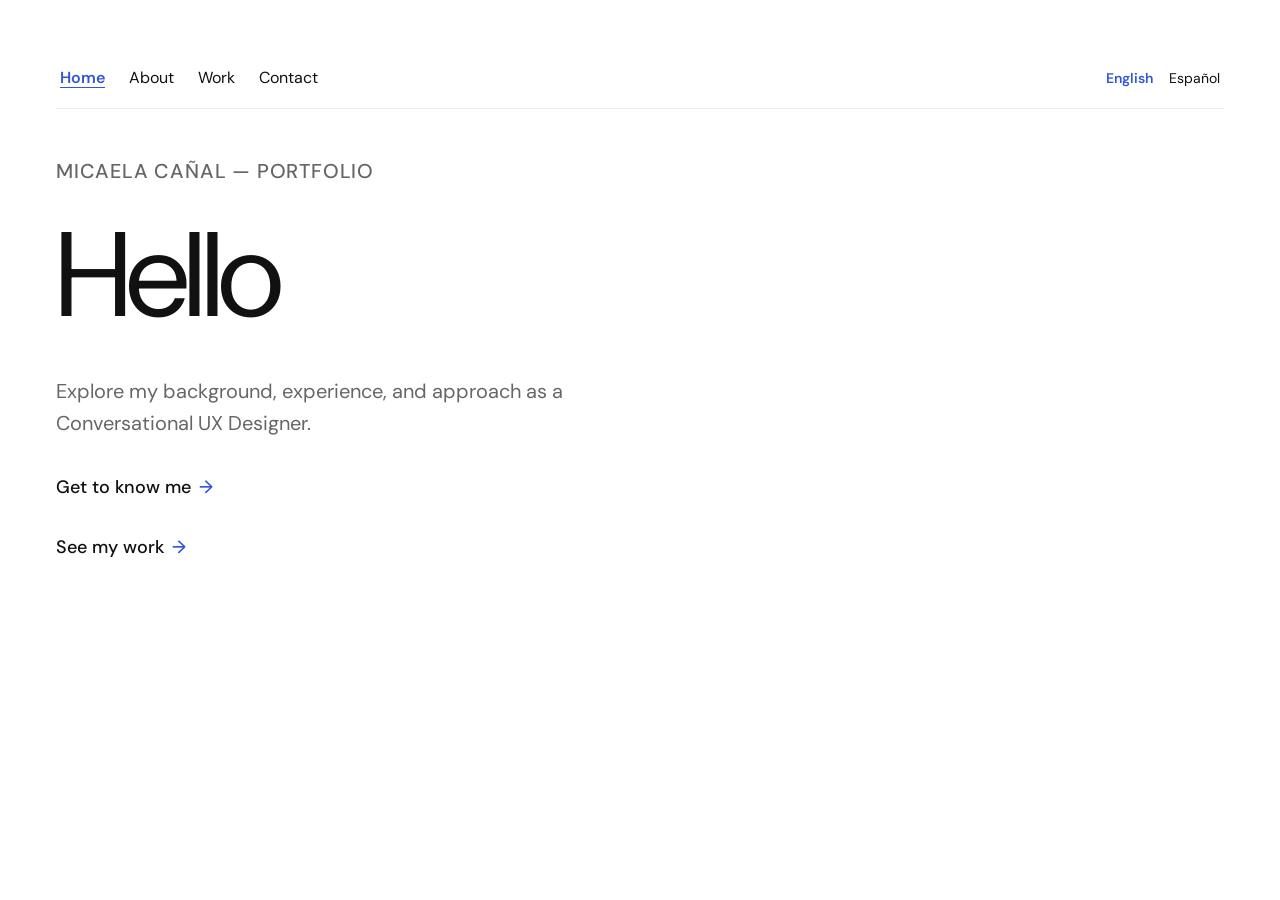
==== index.html @ d892701f "sitio completo del portfolio" ====
<!DOCTYPE html>
<html lang="en">

<head>

  <meta charset="UTF-8">
  <meta name="viewport" content="width=device-width, initial-scale=1.0">

  <title>Micaela Cañal — Conversational UX Designer</title>

  <meta
    name="description"
    content="Portfolio of Micaela Cañal, Conversational UX Designer: conversational experiences and AI- and agent-based systems, from Kombi at Volkswagen Argentina to Ele, a linguistics chatbot.">

  <meta name="author" content="Micaela Cañal">


  <!-- OPEN GRAPH (la tarjeta que se ve al compartir el link en LinkedIn, WhatsApp, etc.) -->

  <meta property="og:type" content="website">
  <meta property="og:title" content="Micaela Cañal — Conversational UX Designer">
  <meta
    property="og:description"
    content="Conversational experiences and AI- and agent-based systems, from Kombi at Volkswagen Argentina to Ele, a linguistics chatbot.">
  <meta property="og:locale" content="en_US">
  <meta property="og:locale:alternate" content="es_AR">

 <meta property="og:url" content="https://micaeladesign.github.io/micaeladesign.github.io/">
 <meta property="og:image" content="https://micaeladesign.github.io/micaeladesign.github.io/assets/og-image.png">
 <meta property="og:image:width" content="1200">
 <meta property="og:image:height" content="630">


  <!-- FAVICON: un monograma "MC" provisorio con el azul del sitio. Para usar el tuyo: assets/favicon.png -->

  <link
    rel="icon"
    type="image/svg+xml"
    href="data:image/svg+xml,%3Csvg xmlns='http://www.w3.org/2000/svg' viewBox='0 0 64 64'%3E%3Crect width='64' height='64' rx='14' fill='%233157D5'/%3E%3Ctext x='32' y='42' font-family='Arial, sans-serif' font-size='28' font-weight='700' text-anchor='middle' fill='white'%3EMC%3C/text%3E%3C/svg%3E">


  <!-- TIPOGRAFÍA: DM Sans (se carga desde style.css; esto solo la hace llegar más rápido) -->

  <link rel="preconnect" href="https://fonts.googleapis.com">
  <link rel="preconnect" href="https://fonts.gstatic.com" crossorigin>

  <link rel="stylesheet" href="style.css">

</head>


<body>


  <!-- HEADER -->

  <header>

    <!-- MAIN NAVIGATION -->

    <nav class="main-nav" aria-label="Main">

      <a
        href="#home"
        data-section="home"
        id="nav-home">
        Home
      </a>

      <a
        href="#about"
        data-section="about"
        id="nav-about">
        About
      </a>

      <a
        href="#work"
        data-section="work"
        id="nav-work">
        Work
      </a>

      <a
        href="#contact"
        data-section="contact"
        id="nav-contact">
        Contact
      </a>

    </nav>


    <!-- LANGUAGE SWITCHER -->

    <div class="language-switcher" role="group" aria-label="Language">

      <button
        id="lang-en"
        class="active"
        type="button"
        lang="en"
        aria-pressed="true">
        English
      </button>

      <button
        id="lang-es"
        type="button"
        lang="es"
        aria-pressed="false">
        Español
      </button>

    </div>

  </header>


  <!-- MAIN CONTENT -->

  <main>


    <!-- HOME -->

    <section
      id="home"
      class="page-section active">

      <p
        class="eyebrow"
        id="portfolio-label">
        MICAELA CAÑAL — PORTFOLIO
      </p>


      <h1 id="home-title">
        Hello
      </h1>


      <p id="home-text">
        Explore my background, experience, and approach as a Conversational UX Designer.
      </p>


      <div class="conversation-options home-options">

        <a
          href="#about"
          class="conversation-choice"
          id="home-about-choice">
          Get to know me
        </a>

        <a
          href="#work"
          class="conversation-choice"
          id="home-work-choice">
          See my work
        </a>

      </div>

    </section>



    <!-- ABOUT -->

    <section
      id="about"
      class="page-section">

      <h1 id="about-title">
        Conversational UX Designer
      </h1>


      <!-- Este texto se cambia de idioma desde script.js (content.en.aboutHtml / content.es.aboutHtml) -->

      <div id="about-text">

        <p class="about-tagline">From words<br>to conversations</p>

        <p><strong>I’m Micaela Cañal.</strong></p>

        <p>I wrote my first story when I was six, and I’ve never stopped.</p>

        <p>I studied <strong>Linguistics</strong> at the University of Buenos Aires and earned a master’s in <strong>Narrative Journalism</strong> at the University of San Martín.</p>

        <p>I bring a research methodology and a curious spirit into the world of design.</p>

        <p>I design <strong>conversational experiences and AI- and agent-based systems.</strong> I want to understand what people need, what the business needs, and what technology can actually do, so we land on a solution that makes sense.</p>

      </div>
      <a
        id="resume-link"
        href="assets/cv-micaela-canal-en.pdf"
        target="_blank"
        rel="noopener noreferrer">
        View my CV
      </a>

      <div class="conversation-options">

        <a
          href="#work"
          class="conversation-choice"
          id="about-work-choice">
          See my work
        </a>

      </div>

    </section>



    <!-- WORK -->

    <section
      id="work"
      class="page-section">

      <h1 id="work-title">
        See my work
      </h1>


      <p
        class="work-intro"
        id="work-intro">
        Choose one to discover what I've been up to.
      </p>


      <div class="conversation-options">

        <a
          href="#kombi"
          class="conversation-choice">
          Kombi
        </a>

        <a
          href="#ele"
          class="conversation-choice">
          Ele
        </a>

      </div>

    </section>



    <!-- KOMBI
         El contenido de este caso (en español e inglés) se arma desde script.js:
         content.en.kombi y content.es.kombi. Para editar textos, hacelo ahí. -->

    <section
      id="kombi"
      class="page-section">
    </section>



    <!-- ELE
         El contenido de este caso (en español e inglés) se arma desde script.js:
         content.en.ele y content.es.ele. El chat vive en ele-chatbot.js. -->

    <section
      id="ele"
      class="page-section">
    </section>



    <!-- CONTACT -->

    <section
      id="contact"
      class="page-section">

      <h1 id="contact-title">
        Let’s talk
      </h1>


      <p id="contact-text">
        I’d love to hear from you.
      </p>

     <div id="contact-links">

     <a
      id="contact-email"
      href="mailto:micaelacanal7@gmail.com">
      micaelacanal7@gmail.com
     </a>

     <a
      id="contact-linkedin"
      href="https://www.linkedin.com/in/micaelaca%C3%B1al/"
      target="_blank"
      rel="noopener noreferrer">
      LinkedIn
     </a>

</div>
    </section>


  </main>


  <script src="script.js"></script>
  <script src="ele-chatbot.js"></script>

</body>

</html>
---- style.css ----
@import url('https://fonts.googleapis.com/css2?family=DM+Sans:ital,opsz,wght@0,9..40,400..600;1,9..40,400..600&display=swap');


:root {
  --color-background: #FFFFFF;
  --color-on-background: #111111;

  --color-on-surface-variant: #666666;

  --color-outline: #D0D0D0;

  --color-primary: #3157D5;
  --color-on-primary: #FFFFFF;

  --color-primary-container: #E9EEFF;
  --color-on-primary-container: #15285F;

  /* Los tres tonos que ya usaba el chat, ahora con nombre de token */
  --color-surface-container: #F7F7F8;
  --color-outline-variant: #EAEAEE;
  --color-secondary-container: #DCEEFB;
}


* {
  box-sizing: border-box;
}


html {
  scroll-behavior: smooth;
}


body {
  margin: 0;
  padding: 24px;

  font-family: "DM Sans", sans-serif;

  background: var(--color-background);
  color: var(--color-on-background);

  line-height: 1.5;
}


/* Mejor corte de líneas: títulos equilibrados, sin palabras sueltas al final */

h1,
h2,
h3 {
  text-wrap: balance;
  overflow-wrap: break-word;
}

p {
  text-wrap: pretty;
}

strong {
  font-weight: 600;
}


/* --------------------------------
   HEADER
-------------------------------- */

header {
  width: 100%;
  max-width: 1400px;

  margin: 0 auto 24px;
  padding-bottom: 8px;

  display: flex;
  flex-direction: row;
  flex-wrap: wrap;
  align-items: center;
  justify-content: space-between;

  gap: 0 24px;

  border-bottom: 1px solid var(--color-outline-variant);
}


/* --------------------------------
   LANGUAGE SWITCHER
-------------------------------- */

.language-switcher {
  display: flex;
  gap: 8px;

  margin: 0 0 0 auto;
}


.language-switcher button {
  min-height: 44px;

  padding: 10px 4px;

  border: 0;
  background: transparent;

  color: var(--color-on-background);

  font-family: inherit;
  font-size: 14px;
  line-height: 20px;

  cursor: pointer;

  transition:
    color 150ms ease,
    text-decoration-color 150ms ease;
}


.language-switcher button:hover {
  color: var(--color-primary);

  text-decoration: underline;
  text-underline-offset: 4px;
}


.language-switcher button:focus-visible {
  outline: 2px solid var(--color-primary);
  outline-offset: 4px;
}


.language-switcher button.active {
  color: var(--color-primary);
  font-weight: 600;
}


/* --------------------------------
   MAIN NAVIGATION
-------------------------------- */

.main-nav {
  display: flex;
  flex-wrap: wrap;

  gap: 8px 16px;

  margin: 0;
}


.main-nav a {
  display: inline-flex;
  align-items: center;

  min-height: 44px;

  padding: 10px 4px;

  color: var(--color-on-background);

  text-decoration: none;

  font-size: 14px;
  line-height: 20px;

  transition:
    color 150ms ease,
    text-decoration-color 150ms ease;
}


.main-nav a:hover {
  color: var(--color-primary);

  text-decoration: underline;
  text-underline-offset: 4px;
}


.main-nav a:focus-visible {
  outline: 2px solid var(--color-primary);
  outline-offset: 4px;
}


.main-nav a.active {
  color: var(--color-primary);

  font-weight: 600;

  text-decoration: underline;
  text-underline-offset: 4px;
}


/* --------------------------------
   MAIN
-------------------------------- */

main {
  width: 100%;
  max-width: 1400px;

  margin: 0 auto;
}


/* --------------------------------
   PAGE SECTIONS
-------------------------------- */

.page-section {
  display: none;

  min-height: 70vh;

  padding: 48px 0 80px;
}


.page-section.active {
  display: block;
}


/* --------------------------------
   HOME
-------------------------------- */

#home {
  padding-top: 24px;
}


#portfolio-label {
  margin: 0 0 32px 0;

  color: var(--color-on-surface-variant);

  font-size: 18px;
  line-height: 24px;

  font-weight: 500;

  letter-spacing: 0.04em;
}


#home-title {
  max-width: 900px;

  margin: 0;

  color: var(--color-on-background);

  font-size: clamp(72px, 10vw, 120px);
  line-height: 0.98;

  font-weight: 400;

  letter-spacing: -0.04em;
}


#home-text {
  max-width: 560px;

  margin: 40px 0 0 0;

  color: var(--color-on-surface-variant);

  font-size: 20px;
  line-height: 32px;
}


/* --------------------------------
   CONVERSATIONAL OPTIONS
-------------------------------- */

.conversation-options {
  display: flex;
  flex-direction: column;
  align-items: flex-start;

  gap: 12px;

  margin-top: 24px;
}


.conversation-choice {
  display: inline-flex;
  align-items: center;

  gap: 8px;

  min-height: 44px;

  padding: 10px 0;

  color: var(--color-on-background);

  font-family: inherit;

  font-size: 18px;
  line-height: 28px;

  font-weight: 500;

  text-decoration: none;

  transition:
    color 150ms ease,
    gap 150ms ease;
}


.conversation-choice::after {
  content: "→";

  color: var(--color-primary);

  transition:
    transform 150ms ease;
}


.conversation-choice:hover {
  color: var(--color-primary);
}


.conversation-choice:hover::after {
  transform: translateX(4px);
}


.conversation-choice:focus-visible {
  outline: 2px solid var(--color-primary);
  outline-offset: 6px;
}


/* --------------------------------
   PILL BUTTONS
   Un solo estilo para: CV, podcast, video y opciones del chat
-------------------------------- */

.ele-link-pill,
#resume-link,
.ele-chat-option {
  display: inline-flex;
  align-items: center;
  justify-content: center;

  gap: 10px;

  min-height: 44px;

  margin: 0;
  padding: 10px 18px;

  border: 1px solid var(--color-outline);
  border-radius: 999px;

  background: var(--color-background);
  color: var(--color-on-background);

  font-family: inherit;
  font-size: 16px;
  line-height: 24px;
  font-weight: 500;

  text-align: center;
  text-decoration: none;

  cursor: pointer;

  transition:
    background-color 150ms ease,
    border-color 150ms ease,
    color 150ms ease;
}


/* El hover solo en dispositivos con mouse (en el celular queda "pegado") */
@media (hover: hover) {

  .ele-link-pill:hover,
  #resume-link:hover,
  .ele-chat-option:hover {
    background: var(--color-primary-container);
    border-color: var(--color-primary);
    color: var(--color-on-primary-container);
  }

}


.ele-link-pill:focus-visible,
#resume-link:focus-visible,
.ele-chat-option:focus-visible {
  outline: 2px solid var(--color-primary);
  outline-offset: 3px;
}


/* --------------------------------
   ABOUT
-------------------------------- */

#about-title {
  max-width: 1000px;

  margin: 0 0 28px 0;

  color: var(--color-on-background);

  font-size: clamp(2.5rem, 1.2rem + 5.6vw, 5rem);
  line-height: 1;

  font-weight: 400;

  letter-spacing: -0.04em;
}


#about-text {
  max-width: 650px;

  margin: 0;

  color: var(--color-on-background);

  font-size: 18px;
  line-height: 28px;
}


#about-text strong {
  font-weight: 600;
}


.about-tagline {
  color: var(--color-on-surface-variant);
}


/* --------------------------------
   WORK
-------------------------------- */

#work-title {
  max-width: 1000px;

  margin: 0 0 24px 0;

  color: var(--color-on-background);

  font-size: clamp(2.5rem, 1.2rem + 5.6vw, 5rem);
  line-height: 1;

  font-weight: 400;

  letter-spacing: -0.04em;
}


.work-intro {
  max-width: 650px;

  margin: 0 0 24px 0;

  color: var(--color-on-surface-variant);

  font-size: 18px;
  line-height: 28px;
}


/* --------------------------------
   CASE STUDIES (Kombi y Ele)
-------------------------------- */

#kombi h2,
#ele h2 {
  max-width: 1000px;

  margin: 0 0 16px 0;

  font-size: clamp(36px, 5vw, 56px);
  line-height: 1.05;

  font-weight: 400;

  letter-spacing: -0.03em;
}


/* Mismo tamaño y ritmo de lectura que About (18/28) */
#kombi p,
#ele p {
  max-width: 650px;

  margin: 0 0 20px 0;

  font-size: 18px;
  line-height: 28px;
}


#kombi h3,
#ele h3 {
  margin: 48px 0 16px 0;

  font-size: 24px;
  line-height: 32px;

  font-weight: 500;
}


#kombi h4 {
  margin: 32px 0 12px 0;

  font-size: 18px;
  line-height: 28px;

  font-weight: 600;
}


/* Cierre de cada caso: una línea fina separa el contenido del próximo paso */
#kombi .conversation-options,
#ele .conversation-options {
  margin-top: 56px;
  padding-top: 24px;

  border-top: 1px solid var(--color-outline-variant);
}


/* --------------------------------
   KOMBI IMAGES
-------------------------------- */

.kombi-heading {
  display: flex;
  align-items: center;
  justify-content: flex-start;
  gap: 32px;

  max-width: 1100px;
  margin-bottom: 16px;
}

#kombi .kombi-heading h2 {
  margin-bottom: 0;

  /* Deja que el título se achique y no empuje al logo fuera de la pantalla */
  min-width: 0;
}

.kombi-logo {
  display: block;
  width: 130px;
  height: auto;
  flex-shrink: 0;
  object-fit: contain;
}

.kombi-stage-layout {
  display: grid;
  grid-template-columns: minmax(0, 1fr) minmax(320px, 440px);
  gap: 40px;
  align-items: start;

  max-width: 1200px;
}

.kombi-stage-text {
  min-width: 0;
}

.kombi-stage-text p {
  max-width: 650px;
}

.kombi-stage-image {
  display: block;
  width: 100%;
  max-width: 440px;
  height: auto;

  margin: 0;
  justify-self: end;
}


/* --------------------------------
   CONTACT
-------------------------------- */

#contact-title {
  max-width: 900px;

  margin: 0 0 24px 0;

  color: var(--color-on-background);

  font-size: clamp(2.5rem, 1.2rem + 5.6vw, 5rem);
  line-height: 1;

  font-weight: 400;

  letter-spacing: -0.04em;
}


#contact-text {
  max-width: 600px;

  margin: 0;

  color: var(--color-on-surface-variant);

  font-size: 18px;
  line-height: 28px;
}

#contact-links {
  display: flex;
  flex-direction: column;
  align-items: flex-start;

  gap: 12px;

  margin-top: 24px;
}

#contact-links a {
  color: var(--color-primary);
}


/* --------------------------------
   RESPONSIVE
-------------------------------- */

@media (min-width: 600px) {

  body {
    padding: 40px;
  }


  header,
  main {
    max-width: 1200px;
  }


  .main-nav {
    gap: 16px;
  }


  .main-nav a {
    font-size: 16px;
    line-height: 24px;
  }


  #portfolio-label {
    font-size: 20px;
    line-height: 28px;
  }


  #home-text {
    font-size: 20px;
    line-height: 32px;
  }


  .page-section {
    padding-top: 40px;
    padding-bottom: 96px;
  }


  #about-text,
  #work-text,
  .work-intro,
  #contact-text {
    font-size: 18px;
    line-height: 28px;
  }

}


/* --------------------------------
   LARGE SCREENS
-------------------------------- */

@media (min-width: 840px) {

  body {
    padding: 48px;
  }


  header,
  main {
    max-width: 1200px;
  }


  #home {
    padding-top: 24px;
  }


  #portfolio-label {
    margin-bottom: 32px;
  }


  #home-title {
    font-size: clamp(80px, 9vw, 120px);
  }


  #home-text {
    margin-top: 40px;
  }


  .page-section {
    min-height: 60vh;

    padding-top: 48px;
    padding-bottom: 120px;
  }

}


/* --------------------------------
   EXTRA LARGE SCREENS
-------------------------------- */

@media (min-width: 1200px) {

  body {
    padding: 56px;
  }


  header,
  main {
    max-width: 1400px;
  }


  #home-title {
    font-size: 120px;
  }

}


/* --------------------------------
   REDUCED PHOTOS
-------------------------------- */

@media (max-width: 599px) {
  .kombi-heading {
    gap: 16px;
  }

  .kombi-logo {
    width: 84px;
  }

  .kombi-stage-image {
    max-width: 100%;
  }

  .kombi-stage-layout {
    grid-template-columns: minmax(0, 1fr);
    gap: 20px;
  }

  .kombi-stage-image {
    max-width: 280px;
    justify-self: start;
  }
}


/* --------------------------------
   REDUCED MOTION
-------------------------------- */

@media (prefers-reduced-motion: reduce) {

  html {
    scroll-behavior: auto;
  }


  *,
  *::before,
  *::after {
    transition: none !important;
  }

}


/* --------------------------------
   KOMBI IMAGE LIGHTBOX
-------------------------------- */

.kombi-stage-image {
  cursor: zoom-in;
}

.kombi-stage-image:focus-visible {
  outline: 2px solid var(--color-primary);
  outline-offset: 4px;
}

.kombi-lightbox {
  display: none;
  position: fixed;
  inset: 0;
  z-index: 1000;

  padding: 48px 24px;

  align-items: center;
  justify-content: center;

  background: rgb(0 0 0 / 85%);
}

.kombi-lightbox.is-open {
  display: flex;
}

.kombi-lightbox-image {
  display: block;

  max-width: min(90vw, 700px);
  max-height: 85vh;

  width: auto;
  height: auto;

  object-fit: contain;
}

.kombi-lightbox-close {
  position: absolute;
  top: 16px;
  right: 24px;

  width: 44px;
  height: 44px;

  border: 0;
  border-radius: 50%;

  background: transparent;
  color: #FFFFFF;

  font-family: inherit;
  font-size: 32px;
  line-height: 1;

  cursor: pointer;
}

.kombi-lightbox-close:hover {
  background: rgb(255 255 255 / 15%);
}

.kombi-lightbox-close:focus-visible {
  outline: 2px solid #FFFFFF;
  outline-offset: 3px;
}

body.lightbox-open {
  overflow: hidden;
}

@media (max-width: 599px) {
  .kombi-lightbox {
    padding: 48px 12px;
  }

  .kombi-lightbox-image {
    max-width: 96vw;
    max-height: 82vh;
  }
}


/* --------------------------------
   ELE PHOTO GALLERIES
-------------------------------- */

.ele-museum-gallery {
  display: grid;
  grid-template-columns: repeat(3, minmax(0, 1fr));
  gap: 16px;
  max-width: 1100px;
  margin: 24px 0 32px;
  align-items: start;
}

.ele-museum-gallery img {
  display: block;
  width: 100%;
  height: auto;
  border-radius: 8px;
}

.ele-festival-gallery {
  max-width: 720px;
  margin: 24px 0 32px;
}

.ele-festival-gallery img {
  display: block;
  width: 100%;
  height: auto;
  border-radius: 8px;
}

@media (max-width: 599px) {
  .ele-museum-gallery {
    grid-template-columns: 1fr;
    gap: 20px;
  }

  .ele-museum-gallery img {
    max-width: 100%;
  }
}


/* --------------------------------
   ELE HEADING AND LOGO
-------------------------------- */

.ele-heading {
  display: flex;
  align-items: center;
  justify-content: flex-start;
  gap: 24px;

  max-width: 1100px;
  margin-bottom: 16px;
}

#ele .ele-heading h2 {
  margin-bottom: 0;

  /* Deja que el título se achique y no empuje al logo fuera de la pantalla */
  min-width: 0;
}

.ele-logo {
  display: block;
  width: 84px;
  height: 84px;
  flex-shrink: 0;
  object-fit: contain;
}

@media (max-width: 599px) {
  .ele-heading {
    gap: 16px;
  }

  .ele-logo {
    width: 64px;
    height: 64px;
  }
}


/* --------------------------------
   ELE EXTERNAL LINK PILLS
   (el aspecto del botón está en PILL BUTTONS)
-------------------------------- */

.ele-external-links {
  display: flex;
  flex-wrap: wrap;
  gap: 12px;
  margin: 16px 0 32px;
}

.ele-link-icon {
  font-size: 1rem;
  line-height: 1;
}

.ele-link-arrow {
  font-size: 1rem;
  line-height: 1;
}

#resume-link::after {
  content: "\2197";
  content: "\2197" / "";

  color: var(--color-primary);
}


/* --------------------------------
   ELE CHATBOT
-------------------------------- */

/* Recuadro que contiene toda la experiencia (mensajes + opciones) */
#ele-chatbot {
  /* Colores propios del chat: se ajustan acá */
  --ele-chat-bg: var(--color-surface-container);
  --ele-chat-border: var(--color-outline-variant);
  --ele-chat-bubble-bot: var(--color-background);
  --ele-chat-bubble-user: var(--color-secondary-container);

  display: flex;
  flex-direction: column;
  gap: 16px;

  width: 100%;
  max-width: 600px;

  margin: 24px 0 32px;
  padding: 20px;

  background: var(--ele-chat-bg);
  border: 1px solid var(--ele-chat-border);
  border-radius: 20px;
  box-shadow: 0 1px 2px rgb(0 0 0 / 4%);
}


/* Zona de mensajes: tiene altura máxima y scroll propio,
   así el recuadro nunca crece más que las fotos del proyecto. */
.ele-chat-messages {
  display: flex;
  flex-direction: column;
  gap: 12px;

  max-height: min(340px, 50vh);
  overflow-y: auto;

  /* Aire entre las burbujas y la barra de scroll */
  padding-right: 8px;

  scrollbar-width: thin;
  scrollbar-color: #CFCFD6 transparent;
}


/* Cada fila = avatar + burbuja */
.ele-chat-row {
  display: flex;
  align-items: flex-start;
  gap: 8px;
}

/* Usuario: avatar a la derecha */
.ele-chat-row--user {
  flex-direction: row-reverse;
}


.ele-chat-avatar {
  display: block;
  flex-shrink: 0;

  width: 32px;
  height: 32px;

  object-fit: contain;

  /* Descomentá la línea de abajo si querés avatares redondos: */
  /* border-radius: 50%; */
}


.ele-chat-bubble {
  min-width: 0;
  max-width: 85%;

  padding: 10px 14px;

  border-radius: 16px;

  color: var(--color-on-background);

  font-size: 15px;
  line-height: 22px;

  overflow-wrap: break-word;
}

/* Ele: burbuja blanca */
.ele-chat-row--bot .ele-chat-bubble {
  background: var(--ele-chat-bubble-bot);
  border: 1px solid var(--ele-chat-border);
  border-top-left-radius: 4px;
}

/* Usuario: celeste suave */
.ele-chat-row--user .ele-chat-bubble {
  background: var(--ele-chat-bubble-user);
  border-top-right-radius: 4px;
}

.ele-chat-bubble strong {
  font-weight: 600;
}


/* Links dentro de los mensajes de Ele */
.ele-chat-link {
  color: var(--color-primary);

  text-decoration: underline;
  text-underline-offset: 3px;

  transition:
    color 150ms ease;
}

.ele-chat-link:hover {
  color: var(--color-on-primary-container);
}

.ele-chat-link:focus-visible {
  outline: 2px solid var(--color-primary);
  outline-offset: 3px;
}


/* Opciones: se acomodan solas al ancho disponible */
.ele-chat-options {
  display: flex;
  flex-wrap: wrap;
  gap: 8px;
}

.ele-chat-options:empty {
  display: none;
}


/* Las opciones del chat usan el estilo de PILL BUTTONS, un poco más chico en celular */
.ele-chat-option {
  font-size: 15px;
  line-height: 20px;
}


/* Escritorio: un poco más de aire */
@media (min-width: 600px) {

  #ele-chatbot {
    gap: 20px;

    padding: 28px;
  }

  .ele-chat-messages {
    gap: 14px;

    max-height: min(380px, 55vh);
  }

  .ele-chat-row {
    gap: 10px;
  }

  .ele-chat-avatar {
    width: 36px;
    height: 36px;
  }

  .ele-chat-bubble {
    font-size: 16px;
    line-height: 24px;
  }

  .ele-chat-option {
    font-size: 16px;
    line-height: 24px;
  }

}
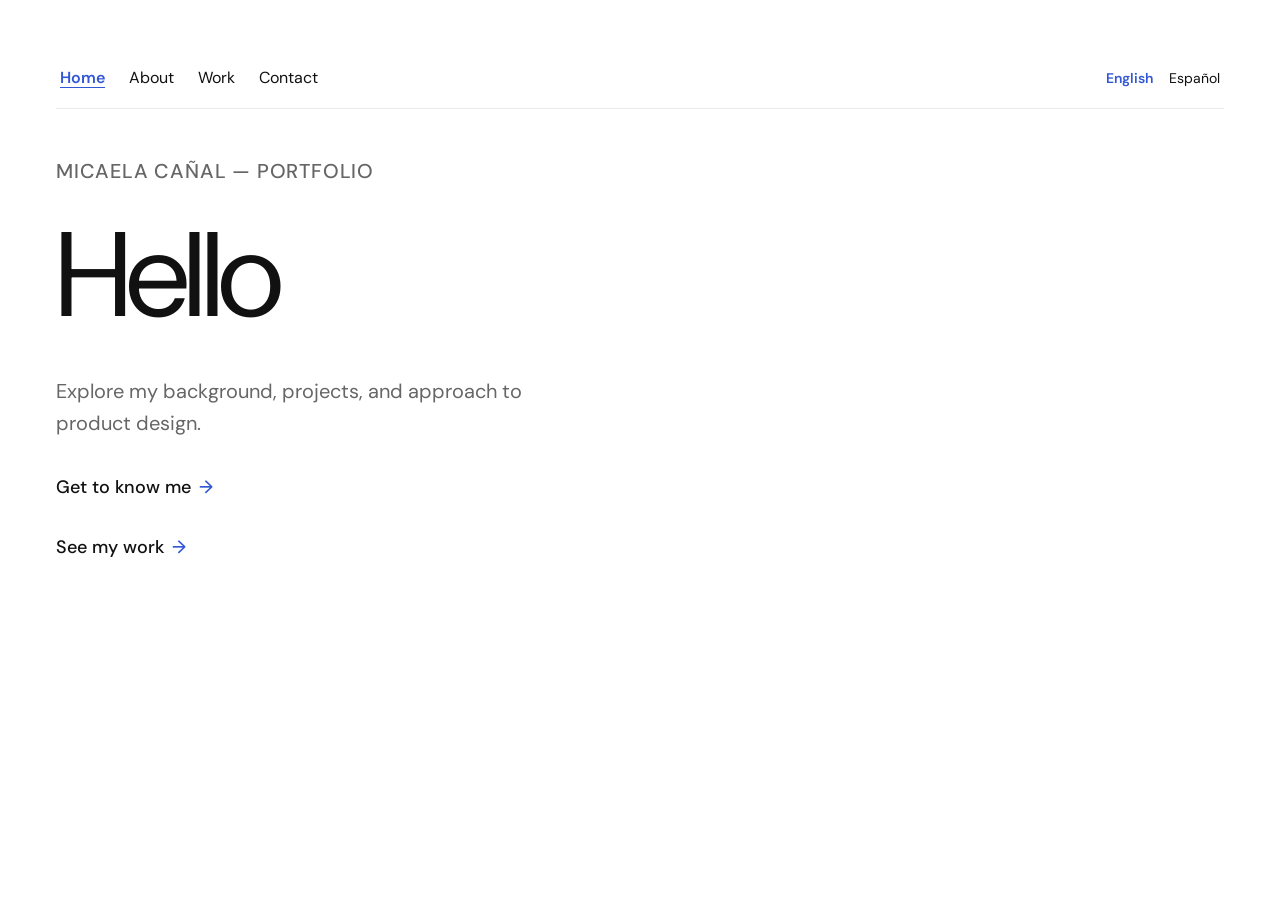
==== commit ff90fa1d: "Sobre mí: reposicionar como Product Designer, en español e inglés Co-Authored-By: Claude Opus 5.5 <n" ====
--- a/index.html
+++ b/index.html
@@ -6,11 +6,11 @@
   <meta charset="UTF-8">
   <meta name="viewport" content="width=device-width, initial-scale=1.0">
 
-  <title>Micaela Cañal — Conversational UX Designer</title>
+  <title>Micaela Cañal — Product Designer</title>
 
   <meta
     name="description"
-    content="Portfolio of Micaela Cañal, Conversational UX Designer: conversational experiences and AI- and agent-based systems, from Kombi at Volkswagen Argentina to Ele, a linguistics chatbot.">
+    content="Portfolio of Micaela Cañal, Product Designer: conversational experiences, with and without AI, from Kombi at Volkswagen Argentina to Ele, a linguistics chatbot.">
 
   <meta name="author" content="Micaela Cañal">
 
@@ -18,10 +18,10 @@
   <!-- OPEN GRAPH (la tarjeta que se ve al compartir el link en LinkedIn, WhatsApp, etc.) -->
 
   <meta property="og:type" content="website">
-  <meta property="og:title" content="Micaela Cañal — Conversational UX Designer">
+  <meta property="og:title" content="Micaela Cañal — Product Designer">
   <meta
     property="og:description"
-    content="Conversational experiences and AI- and agent-based systems, from Kombi at Volkswagen Argentina to Ele, a linguistics chatbot.">
+    content="Conversational experiences, with and without AI, from Kombi at Volkswagen Argentina to Ele, a linguistics chatbot.">
   <meta property="og:locale" content="en_US">
   <meta property="og:locale:alternate" content="es_AR">
 
@@ -45,6 +45,7 @@
   <link rel="preconnect" href="https://fonts.gstatic.com" crossorigin>
 
   <link rel="stylesheet" href="style.css">
+  <link rel="stylesheet" href="fondo.css">
 
 </head>
 
@@ -141,7 +142,7 @@
 
 
       <p id="home-text">
-        Explore my background, experience, and approach as a Conversational UX Designer.
+        Explore my background, projects, and approach to product design.
       </p>
 
 
@@ -174,7 +175,7 @@
       class="page-section">
 
       <h1 id="about-title">
-        Conversational UX Designer
+        Product Designer
       </h1>
 
 
@@ -182,17 +183,17 @@
 
       <div id="about-text">
 
-        <p class="about-tagline">From words<br>to conversations</p>
-
-        <p><strong>I’m Micaela Cañal.</strong></p>
-
-        <p>I wrote my first story when I was six, and I’ve never stopped.</p>
+        <p class="about-tagline">Thoughtful<br>by design</p>
+
+        <p><strong>I’m Micaela Cañal.</strong> I’m a Product Designer.</p>
+
+        <p>When I was 11, I wrote an essay called “The Meaning of Life.” Most of it hasn’t aged well, except for one line: <em>“to get things done, you always need a process.”</em> Today, it’s at the heart of how I design.</p>
 
         <p>I studied <strong>Linguistics</strong> at the University of Buenos Aires and earned a master’s in <strong>Narrative Journalism</strong> at the University of San Martín.</p>
 
-        <p>I bring a research methodology and a curious spirit into the world of design.</p>
-
-        <p>I design <strong>conversational experiences and AI- and agent-based systems.</strong> I want to understand what people need, what the business needs, and what technology can actually do, so we land on a solution that makes sense.</p>
+        <p>I bring a research methodology and a curious spirit to every project I take on.</p>
+
+        <p>I’ve spent <strong>five years</strong> designing <strong>conversational experiences</strong>, with and without AI. I focus on understanding what people need, what the business needs, and what value technology actually adds. The goal? A product worth building.</p>
 
       </div>
       <a
@@ -250,6 +251,12 @@
           Ele
         </a>
 
+        <a
+          href="#fondo"
+          class="conversation-choice">
+          Fondo
+        </a>
+
       </div>
 
     </section>
@@ -273,6 +280,17 @@
 
     <section
       id="ele"
+      class="page-section">
+    </section>
+
+
+
+    <!-- FONDO
+         La tienda de souvenirs de Fondo. El contenido (en español e inglés), los estantes
+         y las explicaciones se arman desde fondo.js. Estilos en fondo.css. -->
+
+    <section
+      id="fondo"
       class="page-section">
     </section>
 
@@ -318,6 +336,8 @@
 
   <script src="script.js"></script>
   <script src="ele-chatbot.js"></script>
+  <script src="fondo/zoom.js"></script>
+  <script src="fondo.js"></script>
 
 </body>
 
--- a/fondo.css
+++ b/fondo.css
@@ -0,0 +1,696 @@
+@import url('https://fonts.googleapis.com/css2?family=Playwrite+AR:wght@300..400&display=swap');
+
+/* ============================================================
+   FONDO — la tienda de souvenirs
+   Usa los mismos tokens de color que style.css.
+   El contenido de la página vive en fondo.js.
+   ============================================================ */
+
+:root {
+  --fondo-shelf: #E4E4E8;
+  --fondo-patricio: #C2401F;
+}
+
+
+/* --------------------------------
+   TEXTO DEL CASO (mismo ritmo que Kombi y Ele)
+-------------------------------- */
+
+#fondo h2 {
+  max-width: 1000px;
+
+  margin: 0 0 16px 0;
+
+  font-size: clamp(36px, 5vw, 56px);
+  line-height: 1.05;
+  font-weight: 400;
+  letter-spacing: -0.03em;
+}
+
+
+#fondo h3 {
+  margin: 48px 0 16px 0;
+
+  font-size: 24px;
+  line-height: 32px;
+  font-weight: 500;
+}
+
+
+#fondo .fondo-text p {
+  max-width: 650px;
+
+  margin: 0 0 20px 0;
+
+  font-size: 18px;
+  line-height: 28px;
+}
+
+
+#fondo .fondo-enter {
+  margin-top: 8px;
+
+  border: 0;
+  background: transparent;
+
+  cursor: pointer;
+}
+
+
+#fondo .conversation-options {
+  margin-top: 56px;
+  padding-top: 24px;
+
+  border-top: 1px solid var(--color-outline-variant);
+}
+
+
+/* --------------------------------
+   LA TIENDA: un recuadro gris grande, un estante por animal
+-------------------------------- */
+
+.fondo-store {
+  max-width: 1100px;
+
+  margin: 24px 0 0;
+  padding: 24px 20px 8px;
+
+  background: var(--color-surface-container);
+  border: 1px solid var(--color-outline-variant);
+  border-radius: 24px;
+  box-shadow: 0 1px 2px rgb(0 0 0 / 4%);
+
+  /* Para que "Entrar a la tienda" no deje el título pegado al borde de la pantalla */
+  scroll-margin-top: 24px;
+}
+
+
+.shelf {
+  margin: 0 0 32px;
+}
+
+
+.shelf-header {
+  display: flex;
+  align-items: baseline;
+  flex-wrap: wrap;
+  gap: 4px 12px;
+
+  margin: 0 4px 16px;
+}
+
+
+.shelf-name {
+  margin: 0;
+
+  font-size: 24px;
+  line-height: 32px;
+  font-weight: 500;
+}
+
+
+.shelf-meta {
+  margin: 0;
+
+  font-size: 14px;
+  line-height: 20px;
+  color: var(--color-on-surface-variant);
+}
+
+
+/* Fila de objetos: en la compu entran todos; en el celular se desliza de costado */
+.shelf-row {
+  display: flex;
+  gap: 16px;
+
+  margin: 0;
+  padding: 4px 4px 12px;
+
+  overflow-x: auto;
+  scroll-snap-type: x proximity;
+  scrollbar-width: thin;
+
+  -webkit-overflow-scrolling: touch;
+}
+
+
+.shelf-board {
+  height: 10px;
+
+  background: var(--fondo-shelf);
+  border-radius: 5px;
+  box-shadow: 0 2px 4px rgb(0 0 0 / 8%);
+}
+
+
+.item {
+  flex: 0 0 min(280px, 70%);
+
+  scroll-snap-align: start;
+
+  display: flex;
+  flex-direction: column;
+  align-items: stretch;
+  gap: 10px;
+
+  margin: 0;
+  padding: 0;
+
+  border: 0;
+  background: transparent;
+  color: inherit;
+
+  font-family: inherit;
+  text-align: left;
+
+  cursor: pointer;
+}
+
+
+.item-thumb {
+  position: relative;
+
+  display: flex;
+  align-items: center;
+  justify-content: center;
+
+  height: 280px;
+
+  background: var(--color-background);
+  border: 1px solid var(--color-outline-variant);
+  border-radius: 16px;
+
+  overflow: hidden;
+
+  transition: border-color 150ms ease, transform 150ms ease;
+}
+
+
+.item-thumb img {
+  display: block;
+
+  max-width: 100%;
+  max-height: 100%;
+
+  object-fit: contain;
+}
+
+
+.item-thumb--postal img {
+  width: 100%;
+  height: auto;
+}
+
+
+.item-thumb--zoom img {
+  box-sizing: border-box;
+  padding: 14px;
+}
+
+
+/* Objeto cuyo mockup todavía no está: un lugar vacío en el estante */
+.item-thumb--empty {
+  flex-direction: column;
+  gap: 6px;
+
+  border-style: dashed;
+
+  color: var(--color-on-surface-variant);
+
+  font-size: 14px;
+  line-height: 20px;
+}
+
+
+.item-label {
+  display: flex;
+  align-items: center;
+  justify-content: space-between;
+  gap: 8px;
+
+  padding: 0 4px;
+
+  font-size: 16px;
+  line-height: 24px;
+  font-weight: 500;
+}
+
+
+.item-label::after {
+  content: "+";
+
+  color: var(--color-primary);
+  font-size: 20px;
+  line-height: 1;
+}
+
+
+@media (hover: hover) {
+
+  .item:hover .item-thumb {
+    border-color: var(--color-primary);
+    transform: translateY(-3px);
+  }
+
+}
+
+
+.item:focus-visible {
+  outline: 2px solid var(--color-primary);
+  outline-offset: 4px;
+  border-radius: 16px;
+}
+
+
+/* --------------------------------
+   PANEL DE UN OBJETO
+-------------------------------- */
+
+.fondo-dialog {
+  width: min(960px, calc(100% - 24px));
+  max-height: calc(100dvh - 24px);
+
+  padding: 0;
+
+  border: 1px solid var(--color-outline-variant);
+  border-radius: 24px;
+
+  background: var(--color-background);
+  color: var(--color-on-background);
+
+  overflow: auto;
+}
+
+
+.fondo-dialog::backdrop {
+  background: rgb(17 17 17 / 45%);
+}
+
+
+.dialog-bar {
+  position: sticky;
+  top: 0;
+  z-index: 2;
+
+  display: flex;
+  align-items: center;
+  justify-content: space-between;
+  gap: 16px;
+
+  padding: 16px 20px 16px 28px;
+
+  background: var(--color-background);
+  border-bottom: 1px solid var(--color-outline-variant);
+}
+
+
+.dialog-title {
+  margin: 0;
+
+  font-size: 20px;
+  line-height: 28px;
+  font-weight: 500;
+}
+
+
+.dialog-close {
+  width: 44px;
+  height: 44px;
+
+  display: inline-flex;
+  align-items: center;
+  justify-content: center;
+
+  border: 1px solid var(--color-outline);
+  border-radius: 50%;
+
+  background: var(--color-background);
+  color: var(--color-on-background);
+
+  font-family: inherit;
+  font-size: 22px;
+  line-height: 1;
+
+  cursor: pointer;
+}
+
+
+.dialog-close:hover {
+  border-color: var(--color-primary);
+  color: var(--color-primary);
+}
+
+
+.dialog-close:focus-visible {
+  outline: 2px solid var(--color-primary);
+  outline-offset: 3px;
+}
+
+
+.dialog-body {
+  display: grid;
+  grid-template-columns: minmax(0, 1fr);
+  gap: 28px;
+
+  padding: 24px 28px 32px;
+}
+
+
+@media (min-width: 840px) {
+
+  .dialog-body {
+    grid-template-columns: minmax(0, 1fr) minmax(0, 1fr);
+    gap: 40px;
+    align-items: start;
+  }
+
+}
+
+
+.dialog-text p {
+  margin: 0 0 16px;
+
+  font-size: 18px;
+  line-height: 28px;
+}
+
+
+.dialog-text .pending {
+  color: var(--color-on-surface-variant);
+  font-style: italic;
+}
+
+
+.dialog-text .source {
+  font-size: 14px;
+  line-height: 20px;
+  color: var(--color-on-surface-variant);
+}
+
+
+.dialog-media {
+  display: flex;
+  flex-direction: column;
+  align-items: center;
+}
+
+
+.postal-figure {
+  margin: 0 0 16px;
+  width: 100%;
+}
+
+
+.postal-figure img {
+  display: block;
+  width: 100%;
+  height: auto;
+
+  border-radius: 4px;
+  box-shadow: 0 1px 2px rgba(17, 17, 17, 0.06), 0 8px 24px rgba(17, 17, 17, 0.08);
+}
+
+
+.dialog-media--empty .empty-tile {
+  display: flex;
+  align-items: center;
+  justify-content: center;
+
+  width: 100%;
+  aspect-ratio: 4 / 3;
+
+  border: 1px dashed var(--color-outline);
+  border-radius: 16px;
+
+  color: var(--color-on-surface-variant);
+  font-size: 16px;
+}
+
+
+.fondo-download {
+  margin-top: 8px;
+}
+
+
+/* --------------------------------
+   OBJETOS CON ZOOM (delantal, mate...)
+-------------------------------- */
+
+.zoom-wrap {
+  display: flex;
+  flex-direction: column;
+  align-items: center;
+
+  width: 100%;
+}
+
+
+.zoom-stage {
+  position: relative;
+
+  /* --ratio = ancho / alto del dibujo (lo pone fondo.js) */
+  width: min(100%, 460px, calc(64vh * var(--ratio, 0.76)));
+  aspect-ratio: var(--ratio, 0.76);
+
+  overflow: hidden;
+
+  border: 1px solid var(--color-outline-variant);
+  border-radius: 8px;
+
+  background: var(--color-background);
+
+  cursor: zoom-in;
+
+  /* Los gestos (arrastrar, pellizcar) los maneja fondo/zoom.js */
+  touch-action: none;
+  user-select: none;
+  -webkit-user-select: none;
+}
+
+
+.zoom-stage:focus-visible {
+  outline: 2px solid var(--color-primary);
+  outline-offset: 4px;
+}
+
+
+.zoom-stage.is-zoomed {
+  cursor: grab;
+}
+
+
+.zoom-stage.is-dragging {
+  cursor: grabbing;
+}
+
+
+.zoom-stage > svg {
+  display: block;
+  width: 100%;
+  height: 100%;
+}
+
+
+/* Pespunte y atraques del delantal */
+
+.topstitch {
+  fill: none;
+  stroke: #E9DFC6;
+  stroke-opacity: 0.85;
+  stroke-width: 1.4;
+  stroke-dasharray: 5 3.2;
+  stroke-linecap: round;
+}
+
+
+.bartack {
+  fill: none;
+  stroke: #E9DFC6;
+  stroke-opacity: 0.8;
+  stroke-width: 2.2;
+  stroke-dasharray: 1.2 1;
+}
+
+
+/* Mate: la frase en arco, en la cursiva de las postales */
+
+.mate-phrase {
+  font-family: "Playwrite AR", cursive;
+  font-size: 28px;
+  font-weight: 400;
+
+  fill: #B23A1C;
+  letter-spacing: 0.01em;
+  text-anchor: middle;
+}
+
+
+/* Bordado a mano: hilo blanco de algodón, puntada por puntada */
+
+.embroidery path {
+  fill: none;
+  stroke-linecap: round;
+  stroke-linejoin: round;
+}
+
+
+.embroidery .thread {
+  stroke: #F1ECE1;
+}
+
+
+.embroidery .thread-shadow {
+  stroke: #0B1430;
+  stroke-opacity: 0.45;
+}
+
+
+.embroidery .thread-shine {
+  stroke: #FFFFFF;
+  stroke-opacity: 0.85;
+}
+
+
+.zoom-controls {
+  display: flex;
+  gap: 8px;
+
+  margin-top: 12px;
+}
+
+
+.zoom-controls button {
+  width: 44px;
+  height: 44px;
+
+  display: inline-flex;
+  align-items: center;
+  justify-content: center;
+
+  border: 1px solid var(--color-outline);
+  border-radius: 50%;
+
+  background: var(--color-background);
+  color: var(--color-on-background);
+
+  font-family: inherit;
+  font-size: 22px;
+  line-height: 1;
+
+  cursor: pointer;
+
+  transition: color 150ms ease, border-color 150ms ease, opacity 150ms ease;
+}
+
+
+.zoom-controls button:hover {
+  color: var(--color-primary);
+  border-color: var(--color-primary);
+}
+
+
+.zoom-controls button:focus-visible {
+  outline: 2px solid var(--color-primary);
+  outline-offset: 3px;
+}
+
+
+.zoom-controls button:disabled {
+  opacity: 0.35;
+  cursor: default;
+  color: var(--color-on-background);
+  border-color: var(--color-outline-variant);
+}
+
+
+.zoom-hint {
+  margin: 16px 0 4px;
+
+  font-size: 14px;
+  line-height: 20px;
+  text-align: center;
+
+  color: var(--color-on-surface-variant);
+}
+
+
+/* Las tres palabras arrancan como huecos y se completan al descubrirlas */
+
+.apron-found {
+  display: flex;
+  flex-wrap: wrap;
+  justify-content: center;
+  gap: 4px 12px;
+
+  margin: 0;
+  min-height: 32px;
+
+  font-style: italic;
+  font-size: 18px;
+}
+
+
+.slot {
+  position: relative;
+
+  color: transparent;
+
+  transition: color 400ms ease;
+}
+
+
+.slot::after {
+  content: "";
+
+  position: absolute;
+  left: 0;
+  right: 0;
+  bottom: 4px;
+
+  border-bottom: 1px solid var(--color-outline);
+
+  transition: opacity 400ms ease;
+}
+
+
+.slot.found {
+  color: var(--fondo-patricio);
+}
+
+
+.slot.found::after {
+  opacity: 0;
+}
+
+
+@media (max-width: 599px) {
+
+  .fondo-store {
+    padding: 20px 14px 4px;
+    border-radius: 20px;
+  }
+
+  .item-thumb {
+    height: 220px;
+  }
+
+  .dialog-body {
+    padding: 20px 18px 28px;
+  }
+
+  .dialog-bar {
+    padding-left: 18px;
+  }
+
+}
+
+
+@media (prefers-reduced-motion: reduce) {
+
+  .slot,
+  .slot::after,
+  .item-thumb {
+    transition: none;
+  }
+
+}
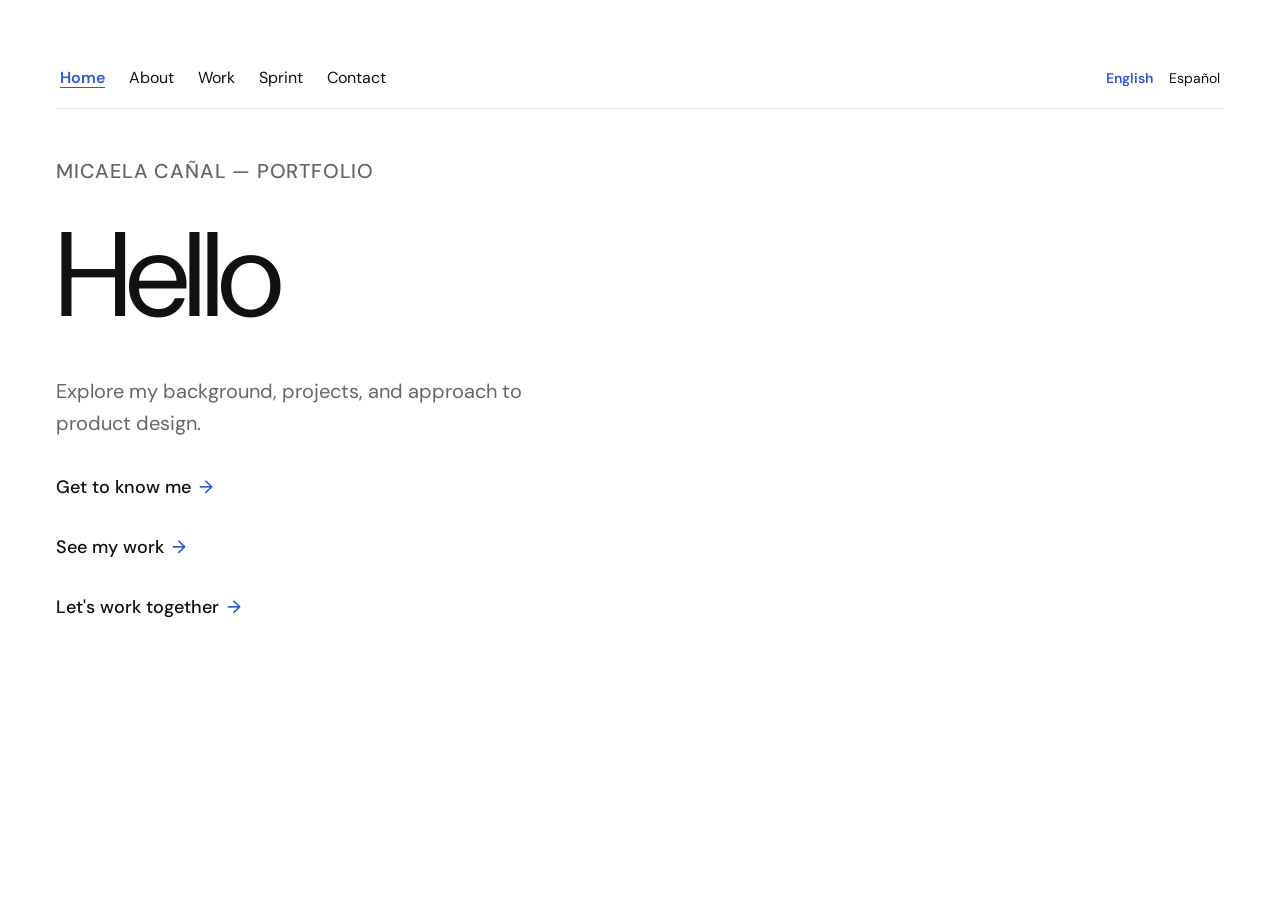
==== commit ec517f03: "Sumar la sección Sprint de ideas: el servicio de sprint de una semana Página nueva en español e ingl" ====
--- a/index.html
+++ b/index.html
@@ -46,6 +46,7 @@
 
   <link rel="stylesheet" href="style.css">
   <link rel="stylesheet" href="fondo.css">
+  <link rel="stylesheet" href="sprint.css">
 
 </head>
 
@@ -80,6 +81,13 @@
         data-section="work"
         id="nav-work">
         Work
+      </a>
+
+      <a
+        href="#sprint"
+        data-section="sprint"
+        id="nav-sprint">
+        Sprint
       </a>
 
       <a
@@ -162,6 +170,13 @@
           See my work
         </a>
 
+        <a
+          href="#sprint"
+          class="conversation-choice"
+          id="home-sprint-choice">
+          Let's work together
+        </a>
+
       </div>
 
     </section>
@@ -291,6 +306,17 @@
 
     <section
       id="fondo"
+      class="page-section">
+    </section>
+
+
+
+    <!-- SPRINT DE IDEAS
+         El servicio de sprint de una semana. El contenido (en español e inglés)
+         se arma desde sprint.js. Estilos en sprint.css. -->
+
+    <section
+      id="sprint"
       class="page-section">
     </section>
 
@@ -338,6 +364,7 @@
   <script src="ele-chatbot.js"></script>
   <script src="fondo/zoom.js"></script>
   <script src="fondo.js"></script>
+  <script src="sprint.js"></script>
 
 </body>
 
--- a/sprint.css
+++ b/sprint.css
@@ -0,0 +1,393 @@
+/* ============================================================
+   SPRINT DE IDEAS — el servicio
+   Usa los mismos tokens de color que style.css.
+   El contenido de la página vive en sprint.js.
+   ============================================================ */
+
+
+/* --------------------------------
+   TEXTO (mismo ritmo que Kombi, Ele y Fondo)
+-------------------------------- */
+
+.sprint-eyebrow {
+  margin: 0 0 12px 0;
+
+  color: var(--color-on-surface-variant);
+
+  font-size: 16px;
+  line-height: 24px;
+  font-weight: 500;
+  letter-spacing: 0.04em;
+  text-transform: uppercase;
+}
+
+
+#sprint h2 {
+  max-width: 1000px;
+
+  margin: 0 0 24px 0;
+
+  font-size: clamp(36px, 5vw, 56px);
+  line-height: 1.05;
+  font-weight: 400;
+  letter-spacing: -0.03em;
+}
+
+
+#sprint h3 {
+  margin: 56px 0 16px 0;
+
+  font-size: 24px;
+  line-height: 32px;
+  font-weight: 500;
+}
+
+
+#sprint h4 {
+  margin: 0 0 8px 0;
+
+  font-size: 18px;
+  line-height: 28px;
+  font-weight: 600;
+}
+
+
+#sprint p {
+  max-width: 650px;
+
+  margin: 0 0 20px 0;
+
+  font-size: 18px;
+  line-height: 28px;
+}
+
+
+#sprint .sprint-lead {
+  max-width: 720px;
+
+  font-size: 20px;
+  line-height: 32px;
+}
+
+
+/* Dato pendiente: se ve resaltado hasta que se complete en sprint.js */
+.sprint-pending {
+  padding: 0 4px;
+
+  border-radius: 4px;
+
+  background: #FFF3B0;
+  color: #5C4A00;
+
+  font-weight: 600;
+}
+
+
+/* --------------------------------
+   PARA QUIÉN
+-------------------------------- */
+
+.sprint-list {
+  max-width: 650px;
+
+  margin: 0;
+  padding-left: 20px;
+
+  font-size: 18px;
+  line-height: 28px;
+}
+
+
+.sprint-list li + li {
+  margin-top: 12px;
+}
+
+
+.sprint-list li::marker {
+  color: var(--color-primary);
+}
+
+
+/* --------------------------------
+   TARJETAS (entregables y extensiones)
+-------------------------------- */
+
+.sprint-cards {
+  display: grid;
+  grid-template-columns: minmax(0, 1fr);
+  gap: 16px;
+
+  max-width: 1000px;
+
+  margin: 24px 0 0 0;
+  padding: 0;
+
+  list-style: none;
+}
+
+
+.sprint-card {
+  padding: 24px;
+
+  background: var(--color-surface-container);
+  border: 1px solid var(--color-outline-variant);
+  border-radius: 20px;
+}
+
+
+#sprint .sprint-card p {
+  margin: 0;
+
+  color: var(--color-on-surface-variant);
+
+  font-size: 16px;
+  line-height: 24px;
+}
+
+
+.sprint-card-number {
+  display: inline-flex;
+  align-items: center;
+  justify-content: center;
+
+  width: 32px;
+  height: 32px;
+
+  margin-bottom: 16px;
+
+  border-radius: 999px;
+
+  background: var(--color-primary-container);
+  color: var(--color-on-primary-container);
+
+  font-size: 16px;
+  font-weight: 600;
+}
+
+
+.sprint-cards--more .sprint-card {
+  background: var(--color-background);
+}
+
+
+@media (min-width: 840px) {
+
+  .sprint-cards--get {
+    grid-template-columns: repeat(3, minmax(0, 1fr));
+  }
+
+  .sprint-cards--more {
+    grid-template-columns: repeat(2, minmax(0, 1fr));
+    max-width: 760px;
+  }
+
+}
+
+
+/* --------------------------------
+   LA SEMANA
+-------------------------------- */
+
+.sprint-week {
+  max-width: 760px;
+
+  margin: 24px 0 0 0;
+  padding: 0;
+
+  list-style: none;
+}
+
+
+.sprint-week li {
+  display: grid;
+  grid-template-columns: 72px minmax(0, 1fr);
+  gap: 16px;
+
+  padding: 20px 0;
+
+  border-top: 1px solid var(--color-outline-variant);
+}
+
+
+.sprint-week li:last-child {
+  border-bottom: 1px solid var(--color-outline-variant);
+}
+
+
+.sprint-day {
+  color: var(--color-primary);
+
+  font-size: 16px;
+  line-height: 28px;
+  font-weight: 600;
+}
+
+
+#sprint .sprint-week p {
+  margin: 0;
+
+  color: var(--color-on-surface-variant);
+
+  font-size: 16px;
+  line-height: 24px;
+}
+
+
+/* --------------------------------
+   PRECIO
+-------------------------------- */
+
+.sprint-price {
+  max-width: 760px;
+
+  margin: 56px 0 0 0;
+  padding: 28px;
+
+  background: var(--color-primary-container);
+  border-radius: 20px;
+}
+
+
+#sprint .sprint-price p {
+  margin: 0;
+}
+
+
+#sprint .sprint-price-label {
+  color: var(--color-on-primary-container);
+
+  font-size: 16px;
+  line-height: 24px;
+  font-weight: 500;
+}
+
+
+#sprint .sprint-price-amount {
+  margin: 4px 0 8px 0;
+
+  color: var(--color-on-primary-container);
+
+  font-size: clamp(32px, 4vw, 44px);
+  line-height: 1.1;
+  letter-spacing: -0.02em;
+}
+
+
+#sprint .sprint-price-note {
+  color: var(--color-on-primary-container);
+
+  font-size: 16px;
+  line-height: 24px;
+}
+
+
+/* --------------------------------
+   CASOS
+-------------------------------- */
+
+.sprint-cases {
+  display: flex;
+  flex-direction: column;
+  align-items: flex-start;
+  gap: 4px;
+}
+
+
+/* Que la flecha siga al texto cuando el título ocupa dos líneas en el celular */
+.sprint-cases .conversation-choice {
+  display: block;
+}
+
+
+.sprint-cases .conversation-choice::after {
+  display: inline-block;
+  margin-left: 8px;
+}
+
+
+/* --------------------------------
+   LLAMADO A LA ACCIÓN
+-------------------------------- */
+
+.sprint-cta {
+  margin-top: 56px;
+}
+
+
+#sprint .sprint-cta h3 {
+  margin-top: 0;
+}
+
+
+.sprint-cta-button {
+  display: inline-flex;
+  align-items: center;
+  justify-content: center;
+
+  min-height: 48px;
+
+  padding: 12px 24px;
+
+  border-radius: 999px;
+
+  background: var(--color-primary);
+  color: var(--color-on-primary);
+
+  font-size: 16px;
+  line-height: 24px;
+  font-weight: 600;
+
+  text-decoration: none;
+
+  transition: background-color 150ms ease;
+}
+
+
+@media (hover: hover) {
+
+  .sprint-cta-button:hover {
+    background: var(--color-on-primary-container);
+  }
+
+}
+
+
+.sprint-cta-button:focus-visible {
+  outline: 2px solid var(--color-primary);
+  outline-offset: 3px;
+}
+
+
+/* Cierre: la misma línea fina que los casos */
+#sprint .conversation-options {
+  margin-top: 56px;
+  padding-top: 24px;
+
+  border-top: 1px solid var(--color-outline-variant);
+}
+
+
+@media (max-width: 599px) {
+
+  .sprint-week li {
+    grid-template-columns: minmax(0, 1fr);
+    gap: 4px;
+  }
+
+  .sprint-card,
+  .sprint-price {
+    padding: 20px;
+  }
+
+}
+
+
+/* Con "Sprint" el menú tiene cinco opciones: en celulares angostos
+   se achica un poco el espacio entre ellas para que entren en una línea */
+@media (max-width: 420px) {
+
+  .main-nav {
+    gap: 8px 10px;
+  }
+
+}
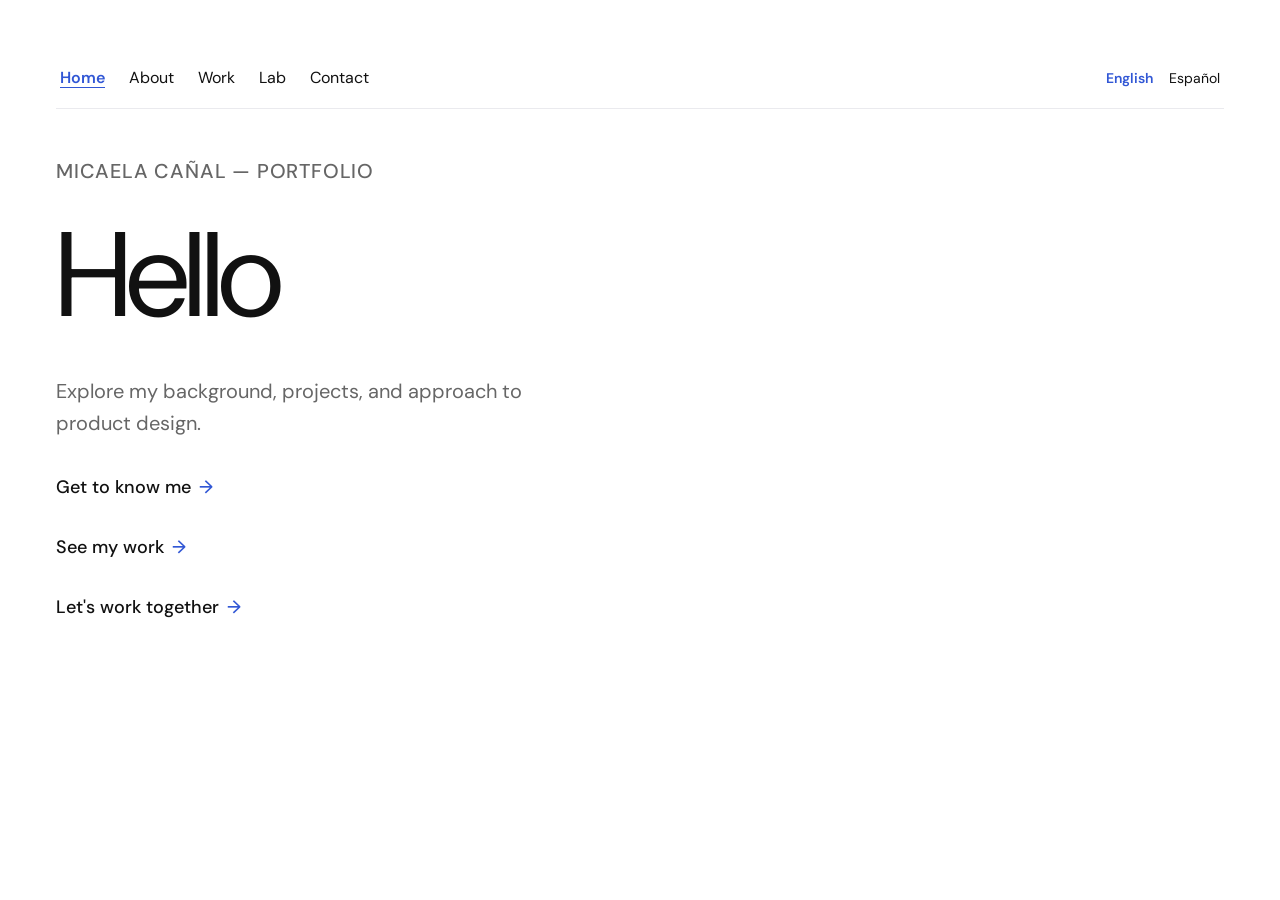
==== commit 7edc3729: "Laboratorio de ideas: nuevo nombre y textos revisados con Micaela Un solo camino en vez de tres (dia" ====
--- a/index.html
+++ b/index.html
@@ -84,10 +84,10 @@
       </a>
 
       <a
-        href="#sprint"
-        data-section="sprint"
+        href="#lab"
+        data-section="lab"
         id="nav-sprint">
-        Sprint
+        Lab
       </a>
 
       <a
@@ -171,7 +171,7 @@
         </a>
 
         <a
-          href="#sprint"
+          href="#lab"
           class="conversation-choice"
           id="home-sprint-choice">
           Let's work together
@@ -311,12 +311,12 @@
 
 
 
-    <!-- SPRINT DE IDEAS
-         El servicio de sprint de una semana. El contenido (en español e inglés)
+    <!-- LABORATORIO DE IDEAS
+         El servicio de una semana. El contenido (en español e inglés)
          se arma desde sprint.js. Estilos en sprint.css. -->
 
     <section
-      id="sprint"
+      id="lab"
       class="page-section">
     </section>
 
--- a/sprint.css
+++ b/sprint.css
@@ -1,5 +1,5 @@
 /* ============================================================
-   SPRINT DE IDEAS — el servicio
+   LABORATORIO DE IDEAS — el servicio de una semana
    Usa los mismos tokens de color que style.css.
    El contenido de la página vive en sprint.js.
    ============================================================ */
@@ -22,7 +22,7 @@
 }
 
 
-#sprint h2 {
+#lab h2 {
   max-width: 1000px;
 
   margin: 0 0 24px 0;
@@ -34,7 +34,7 @@
 }
 
 
-#sprint h3 {
+#lab h3 {
   margin: 56px 0 16px 0;
 
   font-size: 24px;
@@ -43,7 +43,7 @@
 }
 
 
-#sprint h4 {
+#lab h4 {
   margin: 0 0 8px 0;
 
   font-size: 18px;
@@ -52,7 +52,7 @@
 }
 
 
-#sprint p {
+#lab p {
   max-width: 650px;
 
   margin: 0 0 20px 0;
@@ -62,7 +62,7 @@
 }
 
 
-#sprint .sprint-lead {
+#lab .sprint-lead {
   max-width: 720px;
 
   font-size: 20px;
@@ -135,7 +135,7 @@
 }
 
 
-#sprint .sprint-card p {
+#lab .sprint-card p {
   margin: 0;
 
   color: var(--color-on-surface-variant);
@@ -200,7 +200,7 @@
 
 .sprint-week li {
   display: grid;
-  grid-template-columns: 72px minmax(0, 1fr);
+  grid-template-columns: 96px minmax(0, 1fr);
   gap: 16px;
 
   padding: 20px 0;
@@ -223,7 +223,7 @@
 }
 
 
-#sprint .sprint-week p {
+#lab .sprint-week p {
   margin: 0;
 
   color: var(--color-on-surface-variant);
@@ -248,12 +248,12 @@
 }
 
 
-#sprint .sprint-price p {
+#lab .sprint-price p {
   margin: 0;
 }
 
 
-#sprint .sprint-price-label {
+#lab .sprint-price-label {
   color: var(--color-on-primary-container);
 
   font-size: 16px;
@@ -262,7 +262,7 @@
 }
 
 
-#sprint .sprint-price-amount {
+#lab .sprint-price-amount {
   margin: 4px 0 8px 0;
 
   color: var(--color-on-primary-container);
@@ -273,7 +273,7 @@
 }
 
 
-#sprint .sprint-price-note {
+#lab .sprint-price-note {
   color: var(--color-on-primary-container);
 
   font-size: 16px;
@@ -314,7 +314,7 @@
 }
 
 
-#sprint .sprint-cta h3 {
+#lab .sprint-cta h3 {
   margin-top: 0;
 }
 
@@ -359,7 +359,7 @@
 
 
 /* Cierre: la misma línea fina que los casos */
-#sprint .conversation-options {
+#lab .conversation-options {
   margin-top: 56px;
   padding-top: 24px;
 
@@ -382,7 +382,7 @@
 }
 
 
-/* Con "Sprint" el menú tiene cinco opciones: en celulares angostos
+/* Con "Lab" el menú tiene cinco opciones: en celulares angostos
    se achica un poco el espacio entre ellas para que entren en una línea */
 @media (max-width: 420px) {
 
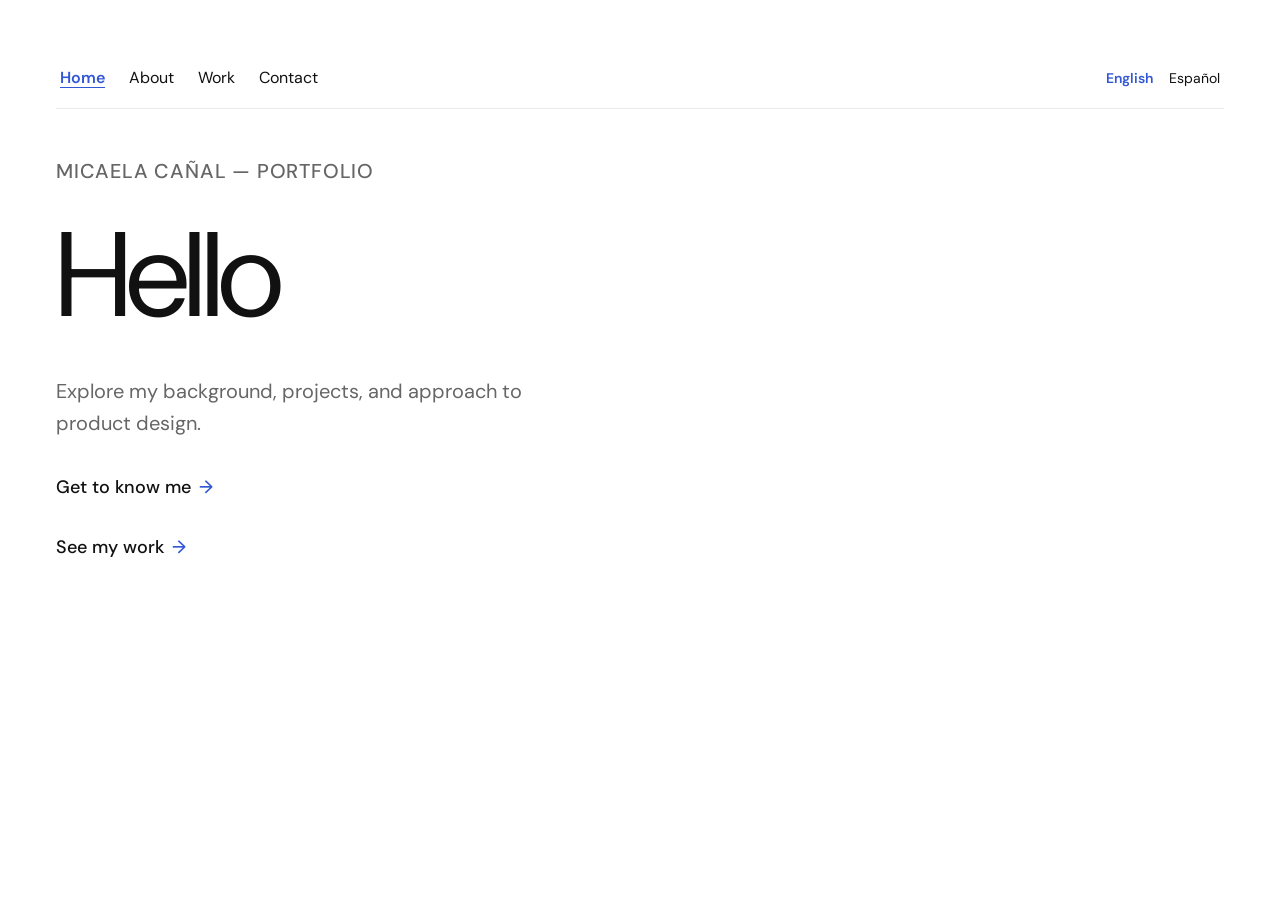
==== commit 5a3175db: "Sacar el Laboratorio de ideas del portfolio El Lab pasa a tener su propio sitio. Se quitan la secció" ====
--- a/index.html
+++ b/index.html
@@ -46,7 +46,6 @@
 
   <link rel="stylesheet" href="style.css">
   <link rel="stylesheet" href="fondo.css">
-  <link rel="stylesheet" href="sprint.css">
 
 </head>
 
@@ -81,13 +80,6 @@
         data-section="work"
         id="nav-work">
         Work
-      </a>
-
-      <a
-        href="#lab"
-        data-section="lab"
-        id="nav-sprint">
-        Lab
       </a>
 
       <a
@@ -170,13 +162,6 @@
           See my work
         </a>
 
-        <a
-          href="#lab"
-          class="conversation-choice"
-          id="home-sprint-choice">
-          Let's work together
-        </a>
-
       </div>
 
     </section>
@@ -306,17 +291,6 @@
 
     <section
       id="fondo"
-      class="page-section">
-    </section>
-
-
-
-    <!-- LABORATORIO DE IDEAS
-         El servicio de una semana. El contenido (en español e inglés)
-         se arma desde sprint.js. Estilos en sprint.css. -->
-
-    <section
-      id="lab"
       class="page-section">
     </section>
 
@@ -364,7 +338,6 @@
   <script src="ele-chatbot.js"></script>
   <script src="fondo/zoom.js"></script>
   <script src="fondo.js"></script>
-  <script src="sprint.js"></script>
 
 </body>
 
